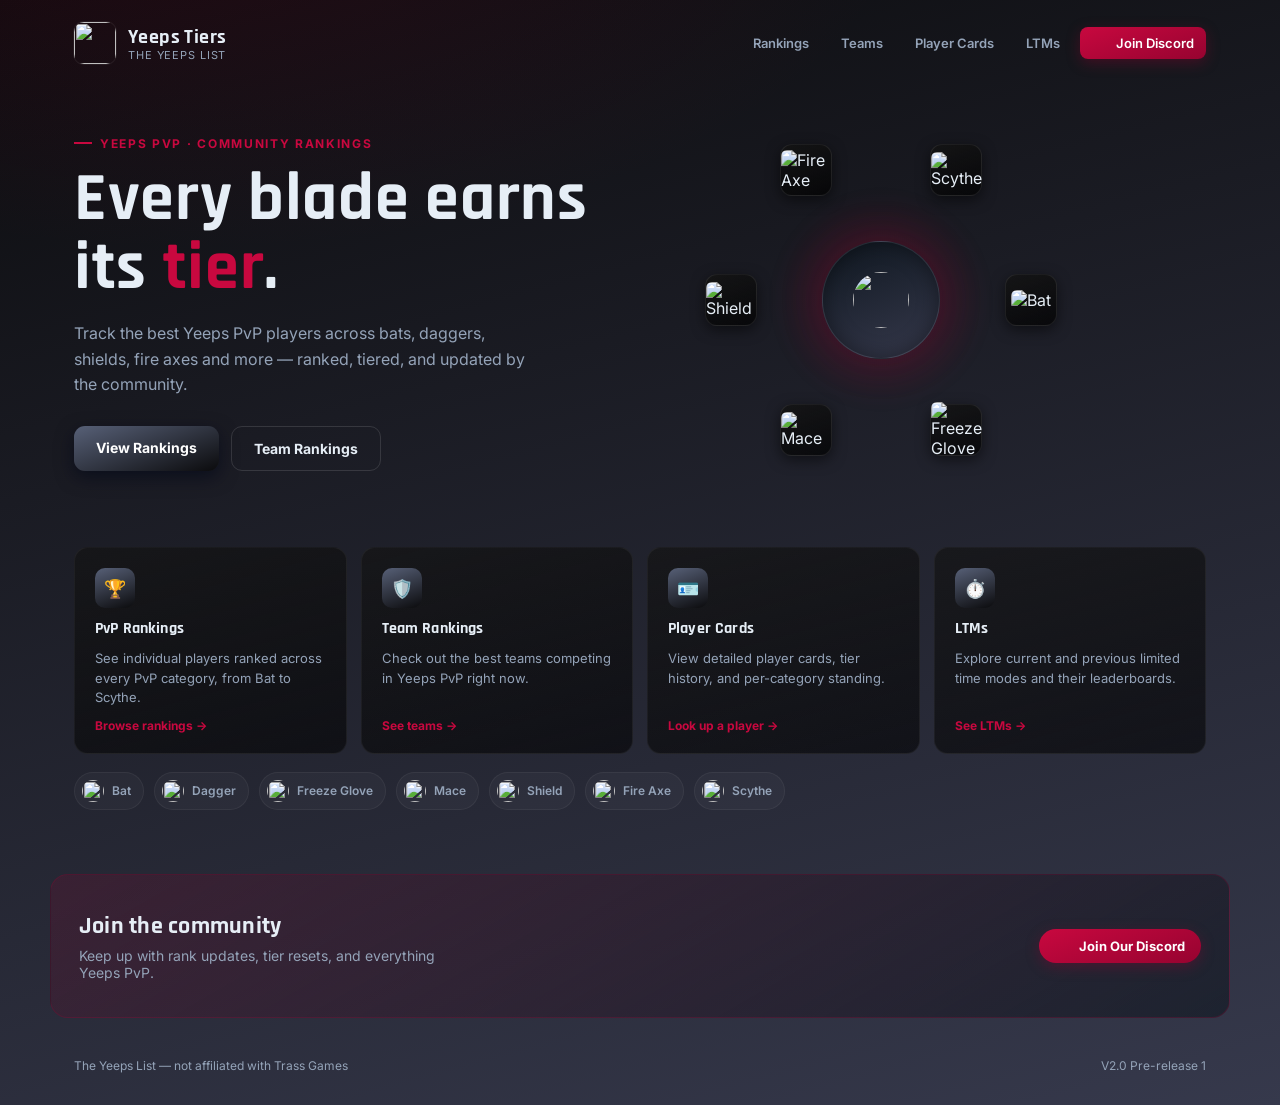
==== index (2).html @ 896f8e50 "Add files via upload" ====
<!DOCTYPE html>
<html lang="en">
<head>
<meta charset="utf-8" />
<meta name="viewport" content="width=device-width,initial-scale=1" />
<title>Yeeps Tiers</title>
<link rel="icon" type="image/x-icon" href="images/favicon.ico" />
<meta name="description" content="The Yeeps PvP lists — rankings, teams, and player cards." />
<link rel="preconnect" href="https://fonts.googleapis.com">
<link rel="preconnect" href="https://fonts.gstatic.com" crossorigin>
<link href="https://fonts.googleapis.com/css2?family=Rajdhani:wght@500;600;700&family=Inter:wght@400;500;600;700&display=swap" rel="stylesheet">
<style>
:root{
  --bg:#0b0b0d;
  --panel:#0f1720;
  --slate:#36394C;
  --muted:#94a3b8;
  --accent:#576077;
  --accent-2:#77797B;
  --blood:#960330;
  --blood-bright:#c8083f;
  --radius:14px;
  --shadow: 0 6px 18px rgba(2,6,23,0.6);
  --maxw:1180px;
  font-family: Inter, ui-sans-serif, system-ui, -apple-system, "Segoe UI", Roboto;
}

*{box-sizing:border-box;}
html{scroll-behavior:smooth;}
html,body{overflow-x:hidden;}
body{
  margin:0;
  background:
    radial-gradient(1200px 600px at 15% -10%, rgba(150,3,48,0.16), transparent 60%),
    linear-gradient(165deg,var(--bg) 0%, var(--slate) 100%);
  color:#e6eef6;
  min-height:100vh;
  width:100%;
}

h1,h2,h3{
  font-family:"Rajdhani", Inter, sans-serif;
  letter-spacing:0.01em;
  margin:0;
}

a{color:inherit;}

/* ---------- top bar ---------- */
.topbar{
  display:flex;
  align-items:center;
  justify-content:space-between;
  max-width:var(--maxw);
  margin:0 auto;
  padding:22px 24px 0;
}
.brand{display:flex;align-items:center;gap:12px;}
.brand img{width:42px;height:42px;border-radius:10px;object-fit:cover;box-shadow:0 0 0 1px rgba(255,255,255,0.06);}
.brand-name{font-family:"Rajdhani",sans-serif;font-weight:700;font-size:20px;letter-spacing:0.02em;}
.brand-sub{font-size:11px;color:var(--muted);letter-spacing:0.08em;text-transform:uppercase;margin-top:-2px;}

.top-links{display:flex;gap:8px;align-items:center;}
.top-links a{
  font-size:13px;font-weight:600;color:var(--muted);
  padding:8px 12px;border-radius:8px;text-decoration:none;
  transition:color .15s ease, background .15s ease;
}
.top-links a:hover{color:#fff;background:rgba(255,255,255,0.04);}
.discord-pill{
  display:flex;align-items:center;gap:8px;
  background:linear-gradient(160deg, var(--blood-bright), var(--blood));
  color:#fff !important;
  padding:9px 16px;border-radius:999px;
  font-size:13px;font-weight:700;text-decoration:none;
  box-shadow:0 4px 14px rgba(150,3,48,0.35);
}
.discord-pill:hover{filter:brightness(1.08);}
.discord-pill img{width:16px;height:16px;}

@media(max-width:760px){
  .top-links a:not(.discord-pill){display:none;}
}

/* ---------- hero ---------- */
.hero{
  max-width:var(--maxw);
  margin:0 auto;
  padding:64px 24px 20px;
  display:grid;
  grid-template-columns:1.1fr 0.9fr;
  gap:32px;
  align-items:center;
}
@media(max-width:900px){
  .hero{grid-template-columns:1fr;padding-top:40px;text-align:center;}
  .ring-wrap{margin:0 auto;}
}

.eyebrow{
  display:inline-flex;align-items:center;gap:8px;
  font-size:12px;font-weight:700;letter-spacing:0.14em;text-transform:uppercase;
  color:var(--blood-bright);
  margin-bottom:14px;
}
.eyebrow::before{content:"";width:18px;height:2px;background:var(--blood-bright);display:inline-block;}
@media(max-width:900px){.eyebrow{justify-content:center;}}

.hero h1{
  font-size:clamp(40px, 6vw, 68px);
  font-weight:700;
  line-height:1.02;
}
.hero h1 .accent-word{color:var(--blood-bright);}

.hero p.lede{
  color:var(--muted);
  font-size:16px;
  line-height:1.6;
  max-width:46ch;
  margin:18px 0 28px;
}
@media(max-width:900px){.hero p.lede{margin-left:auto;margin-right:auto;}}

.hero-ctas{display:flex;gap:12px;flex-wrap:wrap;}
@media(max-width:900px){.hero-ctas{justify-content:center;}}

.btn-primary{
  background:linear-gradient(160deg,var(--accent), var(--bg));
  color:#fff;font-weight:700;font-size:14px;
  padding:13px 22px;border-radius:11px;text-decoration:none;
  box-shadow:var(--shadow);
  transition:transform .15s ease;
}
.btn-primary:hover{transform:translateY(-1px);}
.btn-ghost{
  border:1px solid rgba(255,255,255,0.12);
  color:#e6eef6;font-weight:700;font-size:14px;
  padding:13px 22px;border-radius:11px;text-decoration:none;
  transition:background .15s ease;
}
.btn-ghost:hover{background:rgba(255,255,255,0.05);}

/* ---------- loadout ring (signature element) ---------- */
.ring-wrap{
  position:relative;
  width:340px;height:340px;
  display:flex;align-items:center;justify-content:center;
}
.ring-glow{
  position:absolute;inset:18%;
  border-radius:50%;
  background:radial-gradient(circle, rgba(150,3,48,0.35), transparent 70%);
  filter:blur(6px);
}
.ring-core{
  position:relative;
  width:118px;height:118px;
  border-radius:50%;
  background:linear-gradient(160deg,var(--panel), var(--slate));
  border:1px solid rgba(255,255,255,0.08);
  display:flex;align-items:center;justify-content:center;
  box-shadow:0 0 40px rgba(150,3,48,0.25), inset 0 0 20px rgba(0,0,0,0.4);
  z-index:2;
}
.ring-core img{width:56px;height:56px;border-radius:50%;object-fit:cover;}

.ring{
  position:absolute;inset:0;
  animation:spin 70s linear infinite;
}
.ring-wrap:hover .ring{animation-play-state:paused;}
@media (prefers-reduced-motion: reduce){
  .ring{animation:none;}
}
@keyframes spin{ to{ transform:rotate(360deg); } }

.ring-item{
  position:absolute;
  top:50%;left:50%;
  width:52px;height:52px;
  margin:-26px 0 0 -26px;
  border-radius:12px;
  background:linear-gradient(160deg, rgba(20,20,20,0.85), rgba(0,0,0,0.7));
  border:1px solid rgba(255,255,255,0.08);
  display:flex;align-items:center;justify-content:center;
  box-shadow:0 4px 14px rgba(0,0,0,0.5);
}
.ring-item img{width:30px;height:30px;border-radius:6px;object-fit:cover;}
.ring-item span{
  position:absolute;
  animation:counter-spin 70s linear infinite;
}
.ring-wrap:hover .ring-item span{animation-play-state:paused;}
@media (prefers-reduced-motion: reduce){
  .ring-item span{animation:none;}
}
@keyframes counter-spin{ to{ transform:rotate(-360deg); } }

/* six items placed around the circle via rotate + translate */
.ri-1{transform:rotate(0deg) translate(150px) rotate(0deg);}
.ri-2{transform:rotate(60deg) translate(150px) rotate(-60deg);}
.ri-3{transform:rotate(120deg) translate(150px) rotate(-120deg);}
.ri-4{transform:rotate(180deg) translate(150px) rotate(-180deg);}
.ri-5{transform:rotate(240deg) translate(150px) rotate(-240deg);}
.ri-6{transform:rotate(300deg) translate(150px) rotate(-300deg);}

@media(max-width:900px){
  .ring-wrap{width:280px;height:280px;transform:scale(0.86);}
}

/* ---------- nav cards ---------- */
.section{
  max-width:var(--maxw);
  margin:0 auto;
  padding:56px 24px 0;
}

.nav-grid{
  display:grid;
  grid-template-columns:repeat(4, 1fr);
  gap:14px;
}
@media(max-width:900px){.nav-grid{grid-template-columns:repeat(2,1fr);}}
@media(max-width:520px){.nav-grid{grid-template-columns:1fr;}}

.nav-card{
  display:flex;flex-direction:column;gap:10px;
  background: linear-gradient(165deg, rgba(20,20,20,0.70), rgba(0,0,0,0.55));
  border:1px solid rgba(255,255,255,0.05);
  border-radius:var(--radius);
  padding:20px;
  text-decoration:none;color:inherit;
  transition: transform .18s ease, box-shadow .18s ease, border-color .18s ease;
}
.nav-card:hover{
  transform:translateY(-3px);
  box-shadow:0 10px 26px rgba(0,0,0,0.55);
  border-color:rgba(150,3,48,0.4);
}
.nav-card .icon-badge{
  width:40px;height:40px;border-radius:10px;
  background:linear-gradient(160deg,var(--accent),var(--bg));
  display:flex;align-items:center;justify-content:center;
  font-size:18px;
}
.nav-card h3{font-size:16px;font-weight:700;}
.nav-card p{font-size:13px;color:var(--muted);line-height:1.5;margin:0;}
.nav-card .go{
  margin-top:auto;font-size:12px;font-weight:700;color:var(--blood-bright);
  display:flex;align-items:center;gap:4px;
}

/* ---------- weapon strip ---------- */
.weapon-strip{
  display:flex;flex-wrap:wrap;gap:10px;
  margin-top:18px;
}
.weapon-chip{
  display:flex;align-items:center;gap:8px;
  background:rgba(255,255,255,0.03);
  border:1px solid rgba(255,255,255,0.05);
  padding:7px 12px 7px 7px;border-radius:999px;
  font-size:12px;font-weight:600;color:var(--muted);
}
.weapon-chip img{width:22px;height:22px;border-radius:50%;object-fit:cover;}

/* ---------- community cta ---------- */
.cta-band{
  max-width:var(--maxw);
  margin:64px auto 0;
  padding:36px 28px;
  border-radius:18px;
  background:linear-gradient(150deg, rgba(150,3,48,0.18), rgba(15,23,32,0.6));
  border:1px solid rgba(150,3,48,0.25);
  display:flex;align-items:center;justify-content:space-between;
  gap:24px;
  flex-wrap:wrap;
}
.cta-band h2{font-size:24px;font-weight:700;margin-bottom:6px;}
.cta-band p{color:var(--muted);font-size:14px;margin:0;max-width:44ch;}

/* ---------- footer ---------- */
footer{
  max-width:var(--maxw);
  margin:0 auto;
  padding:40px 24px 32px;
  color:var(--muted);
  font-size:12px;
  display:flex;justify-content:space-between;flex-wrap:wrap;gap:8px;
}

/* ---------- mobile ---------- */
@media(max-width:640px){
  .topbar{padding:16px 16px 0;}
  .brand img{width:34px;height:34px;}
  .brand-name{font-size:16px;}
  .brand-sub{font-size:9px;}

  .hero{padding:32px 16px 16px;}
  .hero-ctas{width:100%;}
  .hero-ctas a{flex:1;text-align:center;}

  .section{padding:40px 16px 0;}
  .cta-band{margin:44px 16px 0;padding:26px 20px;justify-content:center;text-align:center;}
  .cta-band > div{width:100%;}

  footer{padding:28px 16px 24px;justify-content:center;text-align:center;}
}
</style>
</head>
<body>

<div class="topbar">
  <div class="brand">
    <img id="brandLogo" src="" alt="" />
    <div>
      <div class="brand-name" id="brandName"></div>
      <div class="brand-sub" id="brandSub"></div>
    </div>
  </div>
  <div class="top-links" id="topLinks"></div>
</div>

<section class="hero">
  <div>
    <div class="eyebrow" id="heroEyebrow"></div>
    <h1 id="heroHeadline"></h1>
    <p class="lede" id="heroLede"></p>
    <div class="hero-ctas" id="heroCtas"></div>
  </div>

  <div class="ring-wrap">
    <div class="ring-glow"></div>
    <div class="ring" id="ring"></div>
    <div class="ring-core">
      <img id="ringCoreImg" src="" alt="" />
    </div>
  </div>
</section>

<section class="section">
  <div class="nav-grid" id="navGrid"></div>
  <div class="weapon-strip" id="weaponStrip"></div>
</section>

<div class="cta-band">
  <div>
    <h2 id="ctaHeadline"></h2>
    <p id="ctaBody"></p>
  </div>
  <a class="discord-pill" id="ctaDiscordBtn" href="" target="_blank" rel="noopener"></a>
</div>

<footer>
  <span id="footerLeft"></span>
  <span id="footerRight"></span>
</footer>

<script>
/* =====================================================================
   EDIT EVERYTHING HERE. This is the only section you should need to
   touch to change text, links, images, nav cards, or weapons.
   The HTML/CSS above just renders whatever is in this object.
   ===================================================================== */
const siteConfig = {

  brand: {
    logo: "https://yeeplist.page.gd/images/PvP_Rank.jpeg",
    name: "Yeeps Tiers",
    sub: "The Yeeps List"
  },

  // Links shown in the top-right nav bar (not counting Discord).
  topLinks: [
    { label: "Rankings",    href: "Ranks.html" },
    { label: "Teams",       href: "Teams.html" },
    { label: "Player Cards", href: "Card.html" },
    { label: "LTMs",        href: "ltm.html" }
  ],

  discord: {
    label: "Join Discord",
    url: "https://discord.gg/7mry9QQCGH",
    icon: "https://yeeplist.page.gd/images/Discord.jpeg"
  },

  hero: {
    eyebrow: "Yeeps PvP · Community Rankings",
    // Use <span class="accent-word">...</span> around the word you want
    // highlighted in red.
    headlineHtml: 'Every blade earns<br />its <span class="accent-word">tier</span>.',
    lede: "Track the best Yeeps PvP players across bats, daggers, shields, fire axes and more — ranked, tiered, and updated by the community.",
    primaryCta: { label: "View Rankings", href: "Ranks.html" },
    secondaryCta: { label: "Team Rankings", href: "Teams.html" },
    ringCenterImage: "https://yeeplist.page.gd/images/PvP_Rank.jpeg"
  },

  // The icons that spin around the ring in the hero. Add, remove, or
  // reorder freely — they'll space themselves evenly.
  ringWeapons: [
    { name: "Bat",          img: "https://yeeplist.page.gd/images/Bat_Tier4.png" },
    { name: "Freeze Glove", img: "https://yeeplist.page.gd/images/Freeze_Glove.png" },
    { name: "Mace",         img: "https://yeeplist.page.gd/images/SwarmSlayer.jpg" },
    { name: "Shield",       img: "https://yeeplist.page.gd/images/Tier3.png" },
    { name: "Fire Axe",     img: "https://yeeplist.page.gd/images/Desert.png" },
    { name: "Scythe",       img: "https://yeeplist.page.gd/images/Horror.jpg" }
  ],

  // The four big cards below the hero. Add or remove entries and the
  // grid will reflow automatically.
  navCards: [
    { icon: "🏆", title: "PvP Rankings",  desc: "See individual players ranked across every PvP category, from Bat to Scythe.", cta: "Browse rankings →", href: "Ranks.html" },
    { icon: "🛡️", title: "Team Rankings", desc: "Check out the best teams competing in Yeeps PvP right now.", cta: "See teams →", href: "Teams.html" },
    { icon: "🪪", title: "Player Cards",  desc: "View detailed player cards, tier history, and per-category standing.", cta: "Look up a player →", href: "Card.html" },
    { icon: "⏱️", title: "LTMs",          desc: "Explore current and previous limited time modes and their leaderboards.", cta: "See LTMs →", href: "ltm.html" }
  ],

  // Small pill chips listing every weapon category. Independent of
  // ringWeapons above, so you can list more than fit on the ring.
  weaponStrip: [
    { name: "Bat",          img: "https://yeeplist.page.gd/images/Bat_Tier4.png" },
    { name: "Dagger",       img: "https://yeeplist.page.gd/images/PvP_Rank.jpeg" },
    { name: "Freeze Glove", img: "https://yeeplist.page.gd/images/Freeze_Glove.png" },
    { name: "Mace",         img: "https://yeeplist.page.gd/images/SwarmSlayer.jpg" },
    { name: "Shield",       img: "https://yeeplist.page.gd/images/Tier3.png" },
    { name: "Fire Axe",     img: "https://yeeplist.page.gd/images/Desert.png" },
    { name: "Scythe",       img: "https://yeeplist.page.gd/images/Horror.jpg" }
  ],

  ctaBand: {
    headline: "Join the community",
    body: "Keep up with rank updates, tier resets, and everything Yeeps PvP.",
    buttonLabel: "Join Our Discord"
  },

  footer: {
    left: "The Yeeps List — not affiliated with Trass Games",
    right: "V2.0 Pre-release 1"
  }
};
/* ===================== end of editable section ===================== */


/* ---- rendering (you shouldn't need to edit below this line) ---- */
function el(tag, attrs = {}, html) {
  const node = document.createElement(tag);
  for (const [k, v] of Object.entries(attrs)) node.setAttribute(k, v);
  if (html !== undefined) node.innerHTML = html;
  return node;
}

// Top bar
document.getElementById("brandLogo").src = siteConfig.brand.logo;
document.getElementById("brandName").textContent = siteConfig.brand.name;
document.getElementById("brandSub").textContent = siteConfig.brand.sub;

const topLinks = document.getElementById("topLinks");
siteConfig.topLinks.forEach(link => {
  const a = el("a", { href: link.href }, link.label);
  topLinks.appendChild(a);
});
const discordTop = el("a", {
  class: "discord-pill",
  href: siteConfig.discord.url,
  target: "_blank",
  rel: "noopener"
}, `<img src="${siteConfig.discord.icon}" alt="" /> ${siteConfig.discord.label}`);
topLinks.appendChild(discordTop);

// Hero
document.getElementById("heroEyebrow").textContent = siteConfig.hero.eyebrow;
document.getElementById("heroHeadline").innerHTML = siteConfig.hero.headlineHtml;
document.getElementById("heroLede").textContent = siteConfig.hero.lede;
document.getElementById("ringCoreImg").src = siteConfig.hero.ringCenterImage;

const heroCtas = document.getElementById("heroCtas");
heroCtas.appendChild(el("a", { class: "btn-primary", href: siteConfig.hero.primaryCta.href }, siteConfig.hero.primaryCta.label));
heroCtas.appendChild(el("a", { class: "btn-ghost", href: siteConfig.hero.secondaryCta.href }, siteConfig.hero.secondaryCta.label));

// Ring
const ring = document.getElementById("ring");
const n = siteConfig.ringWeapons.length;
siteConfig.ringWeapons.forEach((w, i) => {
  const angle = (360 / n) * i;
  const item = el("div", { class: "ring-item" });
  item.style.transform = `rotate(${angle}deg) translate(150px) rotate(-${angle}deg)`;
  const spin = el("span", {}, `<img src="${w.img}" alt="${w.name}" title="${w.name}" />`);
  item.appendChild(spin);
  ring.appendChild(item);
});

// Nav cards
const navGrid = document.getElementById("navGrid");
siteConfig.navCards.forEach(card => {
  const a = el("a", { class: "nav-card", href: card.href }, `
    <div class="icon-badge">${card.icon}</div>
    <h3>${card.title}</h3>
    <p>${card.desc}</p>
    <div class="go">${card.cta}</div>
  `);
  navGrid.appendChild(a);
});

// Weapon strip
const weaponStrip = document.getElementById("weaponStrip");
siteConfig.weaponStrip.forEach(w => {
  weaponStrip.appendChild(el("div", { class: "weapon-chip" }, `<img src="${w.img}" alt="" />${w.name}`));
});

// CTA band
document.getElementById("ctaHeadline").textContent = siteConfig.ctaBand.headline;
document.getElementById("ctaBody").textContent = siteConfig.ctaBand.body;
document.getElementById("ctaDiscordBtn").href = siteConfig.discord.url;
document.getElementById("ctaDiscordBtn").innerHTML = `<img src="${siteConfig.discord.icon}" alt="" /> ${siteConfig.ctaBand.buttonLabel}`;

// Footer
document.getElementById("footerLeft").textContent = siteConfig.footer.left;
document.getElementById("footerRight").textContent = siteConfig.footer.right;
</script>

</body>
</html>
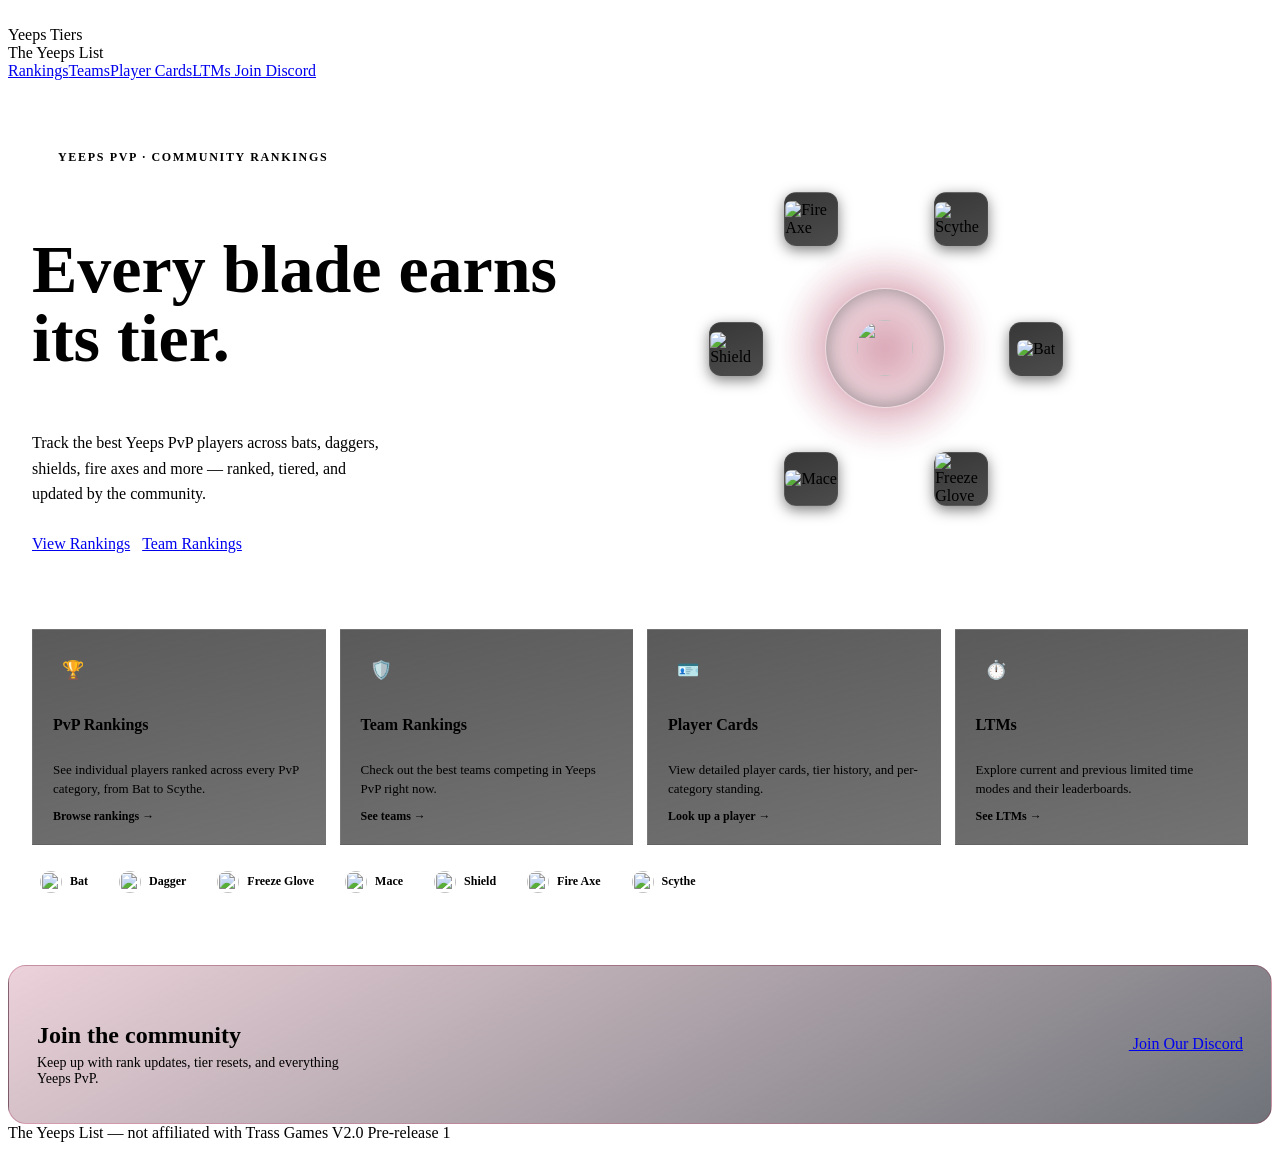
==== commit 9bf3e5d8: "Add files via upload" ====
--- a/index (2).html
+++ b/index (2).html
@@ -9,88 +9,12 @@
 <link rel="preconnect" href="https://fonts.googleapis.com">
 <link rel="preconnect" href="https://fonts.gstatic.com" crossorigin>
 <link href="https://fonts.googleapis.com/css2?family=Rajdhani:wght@500;600;700&family=Inter:wght@400;500;600;700&display=swap" rel="stylesheet">
+<link rel="stylesheet" href="styles.css">
 <style>
-:root{
-  --bg:#0b0b0d;
-  --panel:#0f1720;
-  --slate:#36394C;
-  --muted:#94a3b8;
-  --accent:#576077;
-  --accent-2:#77797B;
-  --blood:#960330;
-  --blood-bright:#c8083f;
-  --radius:14px;
-  --shadow: 0 6px 18px rgba(2,6,23,0.6);
-  --maxw:1180px;
-  font-family: Inter, ui-sans-serif, system-ui, -apple-system, "Segoe UI", Roboto;
-}
-
-*{box-sizing:border-box;}
-html{scroll-behavior:smooth;}
-html,body{overflow-x:hidden;}
-body{
-  margin:0;
-  background:
-    radial-gradient(1200px 600px at 15% -10%, rgba(150,3,48,0.16), transparent 60%),
-    linear-gradient(165deg,var(--bg) 0%, var(--slate) 100%);
-  color:#e6eef6;
-  min-height:100vh;
-  width:100%;
-}
-
-h1,h2,h3{
-  font-family:"Rajdhani", Inter, sans-serif;
-  letter-spacing:0.01em;
-  margin:0;
-}
-
-a{color:inherit;}
-
-/* ---------- top bar ---------- */
-.topbar{
-  display:flex;
-  align-items:center;
-  justify-content:space-between;
-  max-width:var(--maxw);
-  margin:0 auto;
-  padding:22px 24px 0;
-}
-.brand{display:flex;align-items:center;gap:12px;}
-.brand img{width:42px;height:42px;border-radius:10px;object-fit:cover;box-shadow:0 0 0 1px rgba(255,255,255,0.06);}
-.brand-name{font-family:"Rajdhani",sans-serif;font-weight:700;font-size:20px;letter-spacing:0.02em;}
-.brand-sub{font-size:11px;color:var(--muted);letter-spacing:0.08em;text-transform:uppercase;margin-top:-2px;}
-
-.top-links{display:flex;gap:8px;align-items:center;}
-.top-links a{
-  font-size:13px;font-weight:600;color:var(--muted);
-  padding:8px 12px;border-radius:8px;text-decoration:none;
-  transition:color .15s ease, background .15s ease;
-}
-.top-links a:hover{color:#fff;background:rgba(255,255,255,0.04);}
-.discord-pill{
-  display:flex;align-items:center;gap:8px;
-  background:linear-gradient(160deg, var(--blood-bright), var(--blood));
-  color:#fff !important;
-  padding:9px 16px;border-radius:999px;
-  font-size:13px;font-weight:700;text-decoration:none;
-  box-shadow:0 4px 14px rgba(150,3,48,0.35);
-}
-.discord-pill:hover{filter:brightness(1.08);}
-.discord-pill img{width:16px;height:16px;}
-
-@media(max-width:760px){
-  .top-links a:not(.discord-pill){display:none;}
-}
-
 /* ---------- hero ---------- */
 .hero{
-  max-width:var(--maxw);
-  margin:0 auto;
-  padding:64px 24px 20px;
-  display:grid;
-  grid-template-columns:1.1fr 0.9fr;
-  gap:32px;
-  align-items:center;
+  max-width:var(--maxw);margin:0 auto;padding:64px 24px 20px;
+  display:grid;grid-template-columns:1.1fr 0.9fr;gap:32px;align-items:center;
 }
 @media(max-width:900px){
   .hero{grid-template-columns:1fr;padding-top:40px;text-align:center;}
@@ -100,63 +24,26 @@
 .eyebrow{
   display:inline-flex;align-items:center;gap:8px;
   font-size:12px;font-weight:700;letter-spacing:0.14em;text-transform:uppercase;
-  color:var(--blood-bright);
-  margin-bottom:14px;
+  color:var(--blood-bright);margin-bottom:14px;
 }
 .eyebrow::before{content:"";width:18px;height:2px;background:var(--blood-bright);display:inline-block;}
 @media(max-width:900px){.eyebrow{justify-content:center;}}
 
-.hero h1{
-  font-size:clamp(40px, 6vw, 68px);
-  font-weight:700;
-  line-height:1.02;
-}
+.hero h1{font-size:clamp(40px, 6vw, 68px);font-weight:700;line-height:1.02;}
 .hero h1 .accent-word{color:var(--blood-bright);}
-
-.hero p.lede{
-  color:var(--muted);
-  font-size:16px;
-  line-height:1.6;
-  max-width:46ch;
-  margin:18px 0 28px;
-}
+.hero p.lede{color:var(--muted);font-size:16px;line-height:1.6;max-width:46ch;margin:18px 0 28px;}
 @media(max-width:900px){.hero p.lede{margin-left:auto;margin-right:auto;}}
-
 .hero-ctas{display:flex;gap:12px;flex-wrap:wrap;}
 @media(max-width:900px){.hero-ctas{justify-content:center;}}
 
-.btn-primary{
-  background:linear-gradient(160deg,var(--accent), var(--bg));
-  color:#fff;font-weight:700;font-size:14px;
-  padding:13px 22px;border-radius:11px;text-decoration:none;
-  box-shadow:var(--shadow);
-  transition:transform .15s ease;
-}
-.btn-primary:hover{transform:translateY(-1px);}
-.btn-ghost{
-  border:1px solid rgba(255,255,255,0.12);
-  color:#e6eef6;font-weight:700;font-size:14px;
-  padding:13px 22px;border-radius:11px;text-decoration:none;
-  transition:background .15s ease;
-}
-.btn-ghost:hover{background:rgba(255,255,255,0.05);}
-
 /* ---------- loadout ring (signature element) ---------- */
-.ring-wrap{
-  position:relative;
-  width:340px;height:340px;
-  display:flex;align-items:center;justify-content:center;
-}
+.ring-wrap{position:relative;width:340px;height:340px;display:flex;align-items:center;justify-content:center;}
 .ring-glow{
-  position:absolute;inset:18%;
-  border-radius:50%;
-  background:radial-gradient(circle, rgba(150,3,48,0.35), transparent 70%);
-  filter:blur(6px);
+  position:absolute;inset:18%;border-radius:50%;
+  background:radial-gradient(circle, rgba(150,3,48,0.35), transparent 70%);filter:blur(6px);
 }
 .ring-core{
-  position:relative;
-  width:118px;height:118px;
-  border-radius:50%;
+  position:relative;width:118px;height:118px;border-radius:50%;
   background:linear-gradient(160deg,var(--panel), var(--slate));
   border:1px solid rgba(255,255,255,0.08);
   display:flex;align-items:center;justify-content:center;
@@ -164,148 +51,82 @@
   z-index:2;
 }
 .ring-core img{width:56px;height:56px;border-radius:50%;object-fit:cover;}
-
-.ring{
-  position:absolute;inset:0;
-  animation:spin 70s linear infinite;
-}
+.ring{position:absolute;inset:0;animation:spin 70s linear infinite;}
 .ring-wrap:hover .ring{animation-play-state:paused;}
-@media (prefers-reduced-motion: reduce){
-  .ring{animation:none;}
-}
+@media (prefers-reduced-motion: reduce){.ring{animation:none;}}
 @keyframes spin{ to{ transform:rotate(360deg); } }
 
 .ring-item{
-  position:absolute;
-  top:50%;left:50%;
-  width:52px;height:52px;
-  margin:-26px 0 0 -26px;
-  border-radius:12px;
-  background:linear-gradient(160deg, rgba(20,20,20,0.85), rgba(0,0,0,0.7));
+  position:absolute;top:50%;left:50%;width:52px;height:52px;margin:-26px 0 0 -26px;
+  border-radius:12px;background:linear-gradient(160deg, rgba(20,20,20,0.85), rgba(0,0,0,0.7));
   border:1px solid rgba(255,255,255,0.08);
   display:flex;align-items:center;justify-content:center;
   box-shadow:0 4px 14px rgba(0,0,0,0.5);
 }
 .ring-item img{width:30px;height:30px;border-radius:6px;object-fit:cover;}
-.ring-item span{
-  position:absolute;
-  animation:counter-spin 70s linear infinite;
-}
+.ring-item span{position:absolute;animation:counter-spin 70s linear infinite;}
 .ring-wrap:hover .ring-item span{animation-play-state:paused;}
-@media (prefers-reduced-motion: reduce){
-  .ring-item span{animation:none;}
-}
+@media (prefers-reduced-motion: reduce){.ring-item span{animation:none;}}
 @keyframes counter-spin{ to{ transform:rotate(-360deg); } }
 
-/* six items placed around the circle via rotate + translate */
 .ri-1{transform:rotate(0deg) translate(150px) rotate(0deg);}
 .ri-2{transform:rotate(60deg) translate(150px) rotate(-60deg);}
 .ri-3{transform:rotate(120deg) translate(150px) rotate(-120deg);}
 .ri-4{transform:rotate(180deg) translate(150px) rotate(-180deg);}
 .ri-5{transform:rotate(240deg) translate(150px) rotate(-240deg);}
 .ri-6{transform:rotate(300deg) translate(150px) rotate(-300deg);}
-
-@media(max-width:900px){
-  .ring-wrap{width:280px;height:280px;transform:scale(0.86);}
-}
+@media(max-width:900px){.ring-wrap{width:280px;height:280px;transform:scale(0.86);}}
 
 /* ---------- nav cards ---------- */
-.section{
-  max-width:var(--maxw);
-  margin:0 auto;
-  padding:56px 24px 0;
-}
-
-.nav-grid{
-  display:grid;
-  grid-template-columns:repeat(4, 1fr);
-  gap:14px;
-}
+.section{max-width:var(--maxw);margin:0 auto;padding:56px 24px 0;}
+.nav-grid{display:grid;grid-template-columns:repeat(4, 1fr);gap:14px;}
 @media(max-width:900px){.nav-grid{grid-template-columns:repeat(2,1fr);}}
 @media(max-width:520px){.nav-grid{grid-template-columns:1fr;}}
 
 .nav-card{
   display:flex;flex-direction:column;gap:10px;
   background: linear-gradient(165deg, rgba(20,20,20,0.70), rgba(0,0,0,0.55));
-  border:1px solid rgba(255,255,255,0.05);
-  border-radius:var(--radius);
-  padding:20px;
+  border:1px solid rgba(255,255,255,0.05);border-radius:var(--radius);padding:20px;
   text-decoration:none;color:inherit;
   transition: transform .18s ease, box-shadow .18s ease, border-color .18s ease;
 }
-.nav-card:hover{
-  transform:translateY(-3px);
-  box-shadow:0 10px 26px rgba(0,0,0,0.55);
-  border-color:rgba(150,3,48,0.4);
-}
+.nav-card:hover{transform:translateY(-3px);box-shadow:0 10px 26px rgba(0,0,0,0.55);border-color:rgba(150,3,48,0.4);}
 .nav-card .icon-badge{
   width:40px;height:40px;border-radius:10px;
   background:linear-gradient(160deg,var(--accent),var(--bg));
-  display:flex;align-items:center;justify-content:center;
-  font-size:18px;
+  display:flex;align-items:center;justify-content:center;font-size:18px;
 }
 .nav-card h3{font-size:16px;font-weight:700;}
 .nav-card p{font-size:13px;color:var(--muted);line-height:1.5;margin:0;}
-.nav-card .go{
-  margin-top:auto;font-size:12px;font-weight:700;color:var(--blood-bright);
-  display:flex;align-items:center;gap:4px;
-}
+.nav-card .go{margin-top:auto;font-size:12px;font-weight:700;color:var(--blood-bright);display:flex;align-items:center;gap:4px;}
 
 /* ---------- weapon strip ---------- */
-.weapon-strip{
-  display:flex;flex-wrap:wrap;gap:10px;
-  margin-top:18px;
-}
+.weapon-strip{display:flex;flex-wrap:wrap;gap:10px;margin-top:18px;}
 .weapon-chip{
   display:flex;align-items:center;gap:8px;
-  background:rgba(255,255,255,0.03);
-  border:1px solid rgba(255,255,255,0.05);
-  padding:7px 12px 7px 7px;border-radius:999px;
-  font-size:12px;font-weight:600;color:var(--muted);
+  background:rgba(255,255,255,0.03);border:1px solid rgba(255,255,255,0.05);
+  padding:7px 12px 7px 7px;border-radius:999px;font-size:12px;font-weight:600;color:var(--muted);
 }
 .weapon-chip img{width:22px;height:22px;border-radius:50%;object-fit:cover;}
 
 /* ---------- community cta ---------- */
 .cta-band{
-  max-width:var(--maxw);
-  margin:64px auto 0;
-  padding:36px 28px;
-  border-radius:18px;
+  max-width:var(--maxw);margin:64px auto 0;padding:36px 28px;border-radius:18px;
   background:linear-gradient(150deg, rgba(150,3,48,0.18), rgba(15,23,32,0.6));
   border:1px solid rgba(150,3,48,0.25);
-  display:flex;align-items:center;justify-content:space-between;
-  gap:24px;
-  flex-wrap:wrap;
+  display:flex;align-items:center;justify-content:space-between;gap:24px;flex-wrap:wrap;
 }
 .cta-band h2{font-size:24px;font-weight:700;margin-bottom:6px;}
 .cta-band p{color:var(--muted);font-size:14px;margin:0;max-width:44ch;}
 
-/* ---------- footer ---------- */
-footer{
-  max-width:var(--maxw);
-  margin:0 auto;
-  padding:40px 24px 32px;
-  color:var(--muted);
-  font-size:12px;
-  display:flex;justify-content:space-between;flex-wrap:wrap;gap:8px;
-}
-
-/* ---------- mobile ---------- */
+/* ---------- page-specific mobile ---------- */
 @media(max-width:640px){
-  .topbar{padding:16px 16px 0;}
-  .brand img{width:34px;height:34px;}
-  .brand-name{font-size:16px;}
-  .brand-sub{font-size:9px;}
-
   .hero{padding:32px 16px 16px;}
   .hero-ctas{width:100%;}
   .hero-ctas a{flex:1;text-align:center;}
-
   .section{padding:40px 16px 0;}
   .cta-band{margin:44px 16px 0;padding:26px 20px;justify-content:center;text-align:center;}
   .cta-band > div{width:100%;}
-
-  footer{padding:28px 16px 24px;justify-content:center;text-align:center;}
 }
 </style>
 </head>
@@ -361,7 +182,7 @@
 /* =====================================================================
    EDIT EVERYTHING HERE. This is the only section you should need to
    touch to change text, links, images, nav cards, or weapons.
-   The HTML/CSS above just renders whatever is in this object.
+   Colors/fonts/topbar/footer styling live in styles.css instead.
    ===================================================================== */
 const siteConfig = {
 
@@ -371,7 +192,6 @@
     sub: "The Yeeps List"
   },
 
-  // Links shown in the top-right nav bar (not counting Discord).
   topLinks: [
     { label: "Rankings",    href: "Ranks.html" },
     { label: "Teams",       href: "Teams.html" },
@@ -387,8 +207,6 @@
 
   hero: {
     eyebrow: "Yeeps PvP · Community Rankings",
-    // Use <span class="accent-word">...</span> around the word you want
-    // highlighted in red.
     headlineHtml: 'Every blade earns<br />its <span class="accent-word">tier</span>.',
     lede: "Track the best Yeeps PvP players across bats, daggers, shields, fire axes and more — ranked, tiered, and updated by the community.",
     primaryCta: { label: "View Rankings", href: "Ranks.html" },
@@ -396,8 +214,6 @@
     ringCenterImage: "https://yeeplist.page.gd/images/PvP_Rank.jpeg"
   },
 
-  // The icons that spin around the ring in the hero. Add, remove, or
-  // reorder freely — they'll space themselves evenly.
   ringWeapons: [
     { name: "Bat",          img: "https://yeeplist.page.gd/images/Bat_Tier4.png" },
     { name: "Freeze Glove", img: "https://yeeplist.page.gd/images/Freeze_Glove.png" },
@@ -407,8 +223,6 @@
     { name: "Scythe",       img: "https://yeeplist.page.gd/images/Horror.jpg" }
   ],
 
-  // The four big cards below the hero. Add or remove entries and the
-  // grid will reflow automatically.
   navCards: [
     { icon: "🏆", title: "PvP Rankings",  desc: "See individual players ranked across every PvP category, from Bat to Scythe.", cta: "Browse rankings →", href: "Ranks.html" },
     { icon: "🛡️", title: "Team Rankings", desc: "Check out the best teams competing in Yeeps PvP right now.", cta: "See teams →", href: "Teams.html" },
@@ -416,8 +230,6 @@
     { icon: "⏱️", title: "LTMs",          desc: "Explore current and previous limited time modes and their leaderboards.", cta: "See LTMs →", href: "ltm.html" }
   ],
 
-  // Small pill chips listing every weapon category. Independent of
-  // ringWeapons above, so you can list more than fit on the ring.
   weaponStrip: [
     { name: "Bat",          img: "https://yeeplist.page.gd/images/Bat_Tier4.png" },
     { name: "Dagger",       img: "https://yeeplist.page.gd/images/PvP_Rank.jpeg" },
@@ -441,8 +253,6 @@
 };
 /* ===================== end of editable section ===================== */
 
-
-/* ---- rendering (you shouldn't need to edit below this line) ---- */
 function el(tag, attrs = {}, html) {
   const node = document.createElement(tag);
   for (const [k, v] of Object.entries(attrs)) node.setAttribute(k, v);
@@ -450,25 +260,16 @@
   return node;
 }
 
-// Top bar
 document.getElementById("brandLogo").src = siteConfig.brand.logo;
 document.getElementById("brandName").textContent = siteConfig.brand.name;
 document.getElementById("brandSub").textContent = siteConfig.brand.sub;
 
 const topLinks = document.getElementById("topLinks");
-siteConfig.topLinks.forEach(link => {
-  const a = el("a", { href: link.href }, link.label);
-  topLinks.appendChild(a);
-});
-const discordTop = el("a", {
-  class: "discord-pill",
-  href: siteConfig.discord.url,
-  target: "_blank",
-  rel: "noopener"
-}, `<img src="${siteConfig.discord.icon}" alt="" /> ${siteConfig.discord.label}`);
-topLinks.appendChild(discordTop);
-
-// Hero
+siteConfig.topLinks.forEach(link => topLinks.appendChild(el("a", { href: link.href }, link.label)));
+topLinks.appendChild(el("a", {
+  class: "discord-pill", href: siteConfig.discord.url, target: "_blank", rel: "noopener"
+}, `<img src="${siteConfig.discord.icon}" alt="" /> ${siteConfig.discord.label}`));
+
 document.getElementById("heroEyebrow").textContent = siteConfig.hero.eyebrow;
 document.getElementById("heroHeadline").innerHTML = siteConfig.hero.headlineHtml;
 document.getElementById("heroLede").textContent = siteConfig.hero.lede;
@@ -478,43 +279,36 @@
 heroCtas.appendChild(el("a", { class: "btn-primary", href: siteConfig.hero.primaryCta.href }, siteConfig.hero.primaryCta.label));
 heroCtas.appendChild(el("a", { class: "btn-ghost", href: siteConfig.hero.secondaryCta.href }, siteConfig.hero.secondaryCta.label));
 
-// Ring
 const ring = document.getElementById("ring");
 const n = siteConfig.ringWeapons.length;
 siteConfig.ringWeapons.forEach((w, i) => {
   const angle = (360 / n) * i;
   const item = el("div", { class: "ring-item" });
   item.style.transform = `rotate(${angle}deg) translate(150px) rotate(-${angle}deg)`;
-  const spin = el("span", {}, `<img src="${w.img}" alt="${w.name}" title="${w.name}" />`);
-  item.appendChild(spin);
+  item.appendChild(el("span", {}, `<img src="${w.img}" alt="${w.name}" title="${w.name}" />`));
   ring.appendChild(item);
 });
 
-// Nav cards
 const navGrid = document.getElementById("navGrid");
 siteConfig.navCards.forEach(card => {
-  const a = el("a", { class: "nav-card", href: card.href }, `
+  navGrid.appendChild(el("a", { class: "nav-card", href: card.href }, `
     <div class="icon-badge">${card.icon}</div>
     <h3>${card.title}</h3>
     <p>${card.desc}</p>
     <div class="go">${card.cta}</div>
-  `);
-  navGrid.appendChild(a);
+  `));
 });
 
-// Weapon strip
 const weaponStrip = document.getElementById("weaponStrip");
 siteConfig.weaponStrip.forEach(w => {
   weaponStrip.appendChild(el("div", { class: "weapon-chip" }, `<img src="${w.img}" alt="" />${w.name}`));
 });
 
-// CTA band
 document.getElementById("ctaHeadline").textContent = siteConfig.ctaBand.headline;
 document.getElementById("ctaBody").textContent = siteConfig.ctaBand.body;
 document.getElementById("ctaDiscordBtn").href = siteConfig.discord.url;
 document.getElementById("ctaDiscordBtn").innerHTML = `<img src="${siteConfig.discord.icon}" alt="" /> ${siteConfig.ctaBand.buttonLabel}`;
 
-// Footer
 document.getElementById("footerLeft").textContent = siteConfig.footer.left;
 document.getElementById("footerRight").textContent = siteConfig.footer.right;
 </script>
